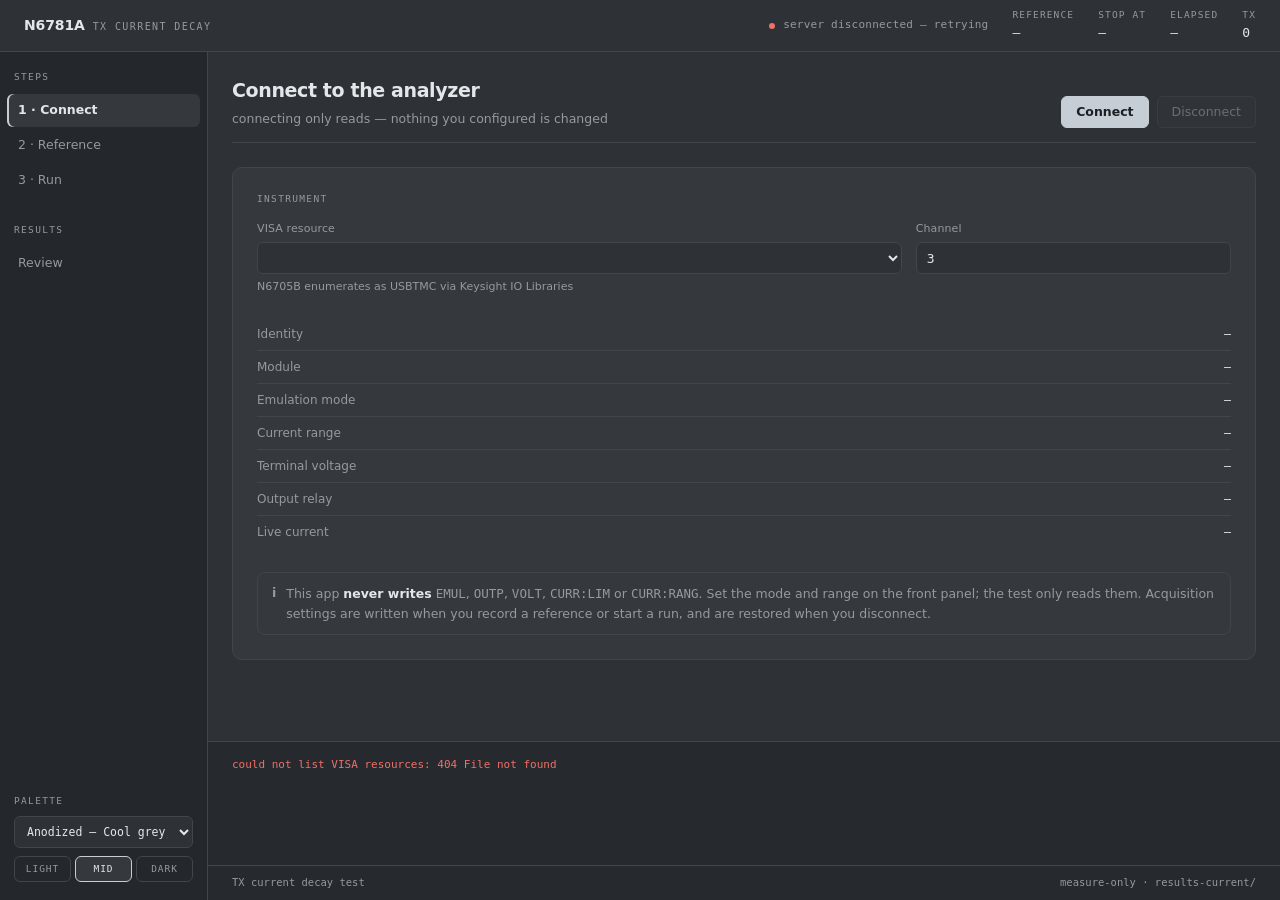
==== webdc/index.html @ 9b5d2ec1 "Add TX current decay test for the N6705B/N6781A A battery/HLC-powered unit transmits periodically. T" ====
<!DOCTYPE html>
<html lang="en">
<head>
<meta charset="utf-8">
<meta name="viewport" content="width=device-width, initial-scale=1">
<title>TX Current Decay Test</title>
<link rel="stylesheet" href="css/theme.css">
<link rel="stylesheet" href="css/app.css">
</head>
<body class="themed">

<div class="app">

  <header class="app-bar">
    <div class="brand"><b>N6781A</b><span>TX current decay</span></div>
    <div class="chips">
      <div class="chip link"><span class="dot" id="cLink"></span><span id="cInstr">not connected</span></div>
      <div class="chip">Reference<b id="cRef">—</b></div>
      <div class="chip">Stop at<b id="cStop">—</b></div>
      <div class="chip">Elapsed<b id="cElapsed">—</b></div>
      <div class="chip">TX<b id="cCount">0</b></div>
    </div>
  </header>

  <nav class="rail">
      <div class="rail-group">Steps</div>
      <button class="rail-item" data-view="connect" aria-current="true">1 · Connect<span class="n" id="nConn"></span></button>
      <button class="rail-item" data-view="setup">2 · Reference<span class="n" id="nRef"></span></button>
      <button class="rail-item" data-view="live">3 · Run<span class="n" id="nLive"></span></button>

      <div class="rail-group">Results</div>
      <button class="rail-item" data-view="review">Review<span class="n" id="nSaved"></span></button>

      <div class="rail-foot">
        <label for="palDir">Palette</label>
        <select id="palDir" class="rail-select"></select>
        <div class="mode-row" id="palModes">
          <button data-mode="light" type="button">Light</button>
          <button data-mode="mid" type="button">Mid</button>
          <button data-mode="dark" type="button">Dark</button>
        </div>
      </div>
    </nav>

    <main class="main">

      <!-- ══════════ 1 · CONNECT ══════════ -->
      <section class="view" id="viewConnect">
        <div class="head">
          <div>
            <h1>Connect to the analyzer</h1>
            <p>connecting only reads — nothing you configured is changed</p>
          </div>
          <div class="actions">
            <button class="btn primary" id="btnConnect">Connect</button>
            <button class="btn" id="btnDisconnect" disabled>Disconnect</button>
          </div>
        </div>

        <div class="notice" id="connBanner" hidden><span class="bang">—</span><span id="connText"></span></div>

        <div class="panel">
          <div class="panel-title">Instrument</div>
          <div class="fields cols-3">
            <div class="field span-2"><label for="resource">VISA resource</label>
              <select id="resource"></select>
              <div class="hint">N6705B enumerates as USBTMC via Keysight IO Libraries</div></div>
            <div class="field"><label for="channel">Channel</label>
              <input id="channel" value="3"></div>
          </div>
          <div class="readout" style="margin-top:var(--s4)">
            <div><span>Identity</span><b id="iIdn">—</b></div>
            <div><span>Module</span><b id="iModule">—</b></div>
            <div><span>Emulation mode</span><b id="iEmul">—</b></div>
            <div><span>Current range</span><b id="iRange">—</b></div>
            <div><span>Terminal voltage</span><b id="iVolt">—</b></div>
            <div><span>Output relay</span><b id="iOutput">—</b></div>
            <div><span>Live current</span><b id="iCurrent">—</b></div>
          </div>
          <div class="notice plain" style="margin-top:var(--s4)"><span class="bang">i</span>
            <span>This app <b>never writes</b> <code>EMUL</code>, <code>OUTP</code>,
            <code>VOLT</code>, <code>CURR:LIM</code> or <code>CURR:RANG</code>. Set the
            mode and range on the front panel; the test only reads them. Acquisition
            settings are written when you record a reference or start a run, and are
            restored when you disconnect.</span></div>
        </div>
      </section>

      <!-- ══════════ 2 · REFERENCE + SETTINGS ══════════ -->
      <section class="view" id="viewSetup" hidden>
        <div class="head">
          <div>
            <h1>Reference &amp; stop condition</h1>
            <p id="setupSub">record a few transmissions, then set how far the current may fall</p>
          </div>
          <div class="actions">
            <button class="btn" id="btnRecordRef">Record reference</button>
            <button class="btn" id="btnCancelRef" disabled>Cancel</button>
          </div>
        </div>

        <div class="notice" id="banner" hidden><span class="bang">—</span><span id="bannerText"></span></div>

        <div class="panel">
          <div class="panel-title">Step 1 — how the DUT behaves</div>
          <div class="fields cols-3">
            <div class="field"><label for="interval_s">DUT message interval (s)</label>
              <input id="interval_s" value="33">
              <div class="hint">how often the unit transmits</div></div>
            <div class="field"><label for="trig_level_ma">TX detect level (mA)</label>
              <input id="trig_level_ma" value="500">
              <div class="hint">current that means "a TX is happening"</div></div>
            <div class="field"><label for="ref_samples">Transmissions to record</label>
              <input id="ref_samples" value="3">
              <div class="hint">reference = their average peak</div></div>
          </div>
        </div>

        <div class="panel">
          <div class="panel-title">Step 2 — reference current
            <span class="aside" id="refStatus">not recorded yet</span></div>
          <div class="stats">
            <div class="stat"><div class="k">Reference</div><div class="v" id="rRef">—</div></div>
            <div class="stat"><div class="k">Spread</div><div class="v" id="rSpread">—</div></div>
            <div class="stat"><div class="k">Recorded</div><div class="v" id="rCount">0</div></div>
          </div>
          <canvas class="screen short" id="refScreen" width="1600" height="420"
                  style="margin-top:var(--s3)"></canvas>
          <div class="fields cols-3" style="margin-top:var(--s3)">
            <div class="field"><label for="ref_manual">Or enter the reference by hand (mA)</label>
              <input id="ref_manual" placeholder="e.g. 700">
              </div>
            <div class="field" style="align-self:end">
              <button class="btn sm" id="btnUseManual">Use this value</button></div>
          </div>
        </div>

        <div class="panel">
          <div class="panel-title">Step 3 — when to stop</div>
          <div class="fields cols-3">
            <div class="field"><label for="drop_delta_ma">Drop delta (mA)</label>
              <input id="drop_delta_ma" value="200">
              <div class="hint">how far the current may fall</div></div>
            <div class="field"><label>Stop level</label>
              <input id="stopLevel" value="—" readonly tabindex="-1">
              <div class="hint">reference − drop delta</div></div>
            <div class="field"><label for="consecutive">Confirm over N transmissions</label>
              <input id="consecutive" value="3">
              </div>
          </div>
          <div class="notice plain" style="margin-top:var(--s3)"><span class="bang">i</span>
            <span id="stopExplain">Set a reference first.</span></div>
        </div>

        <details class="panel" id="advPanel">
          <summary class="panel-title" style="cursor:pointer;margin:0">Advanced — capture &amp; limits</summary>
          <div class="fields" style="margin-top:var(--s3)">
            <div class="field"><label for="window_ms">Capture window (ms)</label>
              <input id="window_ms" value="600"><div class="hint">&gt; burst length</div></div>
            <div class="field"><label for="tint_us">Sample interval (µs)</label>
              <input id="tint_us" value="143.36"><div class="hint">20.48 µs steps</div></div>
            <div class="field"><label for="pretrigger_pct">Pre-trigger (%)</label>
              <input id="pretrigger_pct" value="10"></div>
            <div class="field"><label for="trig_timeout_s">Wait timeout (s)</label>
              <input id="trig_timeout_s" value="45"><div class="hint">&gt; interval</div></div>
            <div class="field"><label for="trig_slope">Trigger slope</label>
              <select id="trig_slope"><option>POS</option><option>NEG</option></select></div>
            <div class="field"><label for="decimate_points">Stored points / TX</label>
              <input id="decimate_points" value="500"></div>
            <div class="field"><label for="max_duration_min">Max duration (min)</label>
              <input id="max_duration_min" value="2880"></div>
            <div class="field"><label for="max_measurements">Max transmissions</label>
              <input id="max_measurements" value="20000"></div>
            <div class="field"><label for="ref_retries">Missed-TX retries</label>
              <input id="ref_retries" value="5"></div>
          </div>
        </details>
      </section>

      <!-- ══════════ 3 · RUN ══════════ -->
      <section class="view" id="viewLive" hidden>
        <div class="head">
          <div class="title-row">
            <h1>Run</h1>
            <div class="name-field">
              <input id="test_name" value="tx-current" spellcheck="false"
                     aria-label="Run name" placeholder="run name">
              <span class="suffix">→ results-current/</span>
            </div>
            <p id="liveSub">not started</p>
          </div>
          <div class="actions">
            <button class="btn primary" id="btnStart">Start</button>
            <button class="btn danger" id="btnStop" disabled>Stop</button>
          </div>
        </div>

        <div class="notice" id="runBanner" hidden><span class="bang">—</span><span id="runBannerText"></span></div>

        <div class="stats">
          <div class="stat"><div class="k">t0</div><div class="v" id="sT0">—</div></div>
          <div class="stat"><div class="k">Elapsed</div><div class="v" id="sElapsed">—</div></div>
          <div class="stat"><div class="k">Reference</div><div class="v" id="sRef">—</div></div>
          <div class="stat"><div class="k">Stop at</div><div class="v" id="sStop">—</div></div>
          <div class="stat"><div class="k">Last peak</div><div class="v" id="sPeak">—</div></div>
          <div class="stat"><div class="k">Delta</div><div class="v" id="sDelta">—</div></div>
          <div class="stat"><div class="k">Confirm</div><div class="v" id="sStreak">0</div></div>
        </div>

        <div class="panel">
          <div class="panel-title">Last transmission — current vs time
            <span class="aside" id="screenInfo">no capture yet</span></div>
          <canvas class="screen tall" id="screen" width="1600" height="600"></canvas>
        </div>

        <div class="panel">
          <div class="panel-title">Peak current per transmission<span class="aside">hover to read · drag to focus a range</span></div>
          <canvas class="screen short" id="decay" width="1600" height="420"></canvas>
        </div>

        <div class="panel">
          <div class="panel-title">Transmissions
            <span class="aside" id="tblNote">newest at the bottom</span></div>
          <div class="table-wrap">
            <table class="data" id="tbl">
              <thead><tr><th>#</th><th>Clock</th><th>t+</th><th>Peak mA</th>
                <th>Δ mA</th><th>Burst ms</th><th>TX</th></tr></thead>
              <tbody></tbody>
            </table>
          </div>
        </div>
      </section>

      <!-- ══════════ REVIEW ══════════ -->
      <section class="view" id="viewReview" hidden>
        <div class="head">
          <div><h1>Review saved runs</h1><p id="vMeta">nothing loaded</p></div>
          <div class="actions">
            <select id="vRun" class="rail-select" style="width:auto;min-width:200px"></select>
            <button class="btn sm" id="vRefresh">Refresh</button>
          </div>
        </div>

        <div class="notice ok" id="vResult" hidden><span class="bang">✓</span><span id="vResultText"></span></div>

        <div class="panel">
          <div class="panel-title">TX viewer <span class="aside" id="vInfo">pick a run</span></div>
          <div class="controls" style="margin-bottom:var(--s3)">
            <button class="btn sm" id="vPrev">Prev</button>
            <button class="btn sm" id="vNext">Next</button>
            <button class="btn sm" id="vPlay">Play</button>
            <input id="vSlider" type="range" min="0" max="0" value="0">
            <span class="pos" id="vPos">—</span>
          </div>
          <canvas class="screen tall" id="vscreen" width="1600" height="600"></canvas>
        </div>

        <div class="panel">
          <div class="panel-title">Decay curve<span class="aside">hover to read · drag to focus a range</span></div>
          <canvas class="screen short" id="vdecay" width="1600" height="420"></canvas>
        </div>

        <div class="panel">
          <div class="panel-title">Transmissions</div>
          <div class="table-wrap">
            <table class="data" id="vtbl">
              <thead><tr><th>#</th><th>Clock</th><th>t+</th><th>Peak mA</th>
                <th>Δ mA</th><th>Burst ms</th><th>TX</th></tr></thead>
              <tbody></tbody>
            </table>
          </div>
        </div>
      </section>

  </main>

  <div class="log-strip" id="log"></div>

  <footer class="foot">
    <span id="footLeft">TX current decay test</span>
    <span id="footRight">measure-only · results-current/</span>
  </footer>
</div>

<script src="js/theme.js"></script>
<script src="js/plot.js"></script>
<script src="js/api.js"></script>
<script src="js/live.js"></script>
<script src="js/review.js"></script>
<script src="js/app.js"></script>
</body>
</html>
---- webdc/css/theme.css ----
/* Design tokens.
   Values are written at runtime by js/theme.js from js/palettes.json, which
   carries the ten directions x three modes verbatim. The defaults below are
   Anodized / mid, so the page is correctly styled before that script runs. */

:root {
  --font-sans: "Segoe UI Variable Text", "Segoe UI", system-ui, -apple-system,
               "Helvetica Neue", sans-serif;
  --font-mono: "Cascadia Mono", Consolas, ui-monospace, Menlo, monospace;

  /* surfaces */
  --app-bar: #2E3236;
  --app-bar-border: #41464B;
  --content-bg: #2E3236;
  --paper: #35393E;
  --log-bg: #26292D;

  /* data / status triad */
  --ok: #58C07A;
  --warn: #E2A63F;
  --bad: #F07068;
  --highlight: rgba(198, 206, 213, 0.10);

  /* structure and ink */
  --sidebar-bg: #24272B;
  --border: #41464B;
  --text: #E4E7EA;
  --text-dim: #949AA0;
  --accent: #C6CED5;
  --accent-soft: rgba(255, 255, 255, 0.08);
  --accent-soft-hover: rgba(255, 255, 255, 0.13);
  --hover: rgba(255, 255, 255, 0.05);
  --success: #58C07A;
  --success-off: #5D646A;

  /* actions */
  --scan-bg: #35393E;        --scan-bg-hover: #3E4348;
  --scan-fg: #CBD1D6;        --scan-border: #4B5157;
  --connect-bg: #4CC17C;     --connect-bg-hover: #66CE92;
  --connect-fg: #0E1411;     --connect-border: #4CC17C;
  --disconnect-bg: #F07068;  --disconnect-bg-hover: #F4867F;
  --disconnect-fg: #180A09;  --disconnect-border: #F07068;
  --primary-bg: #C6CED5;     --primary-bg-hover: #DCE2E7;
  --primary-fg: #1B1F23;     --primary-border: #C6CED5;
  --danger-bg: #F07068;      --danger-bg-hover: #F4867F;
  --danger-fg: #180A09;      --danger-border: #F07068;

  /* geometry */
  --r-sm: 3px;
  --r: 5px;
  --r-md: 6px;
  --r-lg: 8px;
}

/* Colour changes are eased so switching palette reads as one movement. */
.themed, .themed * {
  transition: background-color .28s ease, border-color .28s ease, color .28s ease;
}
@media (prefers-reduced-motion: reduce) {
  .themed, .themed * { transition: none; }
}
---- webdc/css/app.css ----
/* Layout and components.

   Spacing follows a 4px rhythm with three real steps (8 / 14 / 24) rather than
   12px everywhere, so grouping comes from space instead of from borders. Panels
   carry one hairline, not a box inside a box inside a box. */

*, *::before, *::after { box-sizing: border-box; }

:root {
  --s1: 4px;  --s2: 8px;  --s3: 14px;  --s4: 24px;  --s5: 36px;
  --ctl-h: 32px;
  --rail-w: 208px;
}

html, body { height: 100%; }
body {
  margin: 0;
  background: var(--content-bg);
  color: var(--text);
  font-family: var(--font-sans);
  font-size: 13px;
  line-height: 1.5;
  -webkit-font-smoothing: antialiased;
  text-rendering: optimizeLegibility;
}

/* The rail runs the full height: the app bar spans both columns, everything
   else sits in the right-hand column beside it. */
.app {
  display: grid;
  grid-template-columns: var(--rail-w) minmax(0, 1fr);
  grid-template-rows: 52px minmax(0, 1fr) auto auto;
  height: 100vh;
}
.app-bar   { grid-column: 1 / -1; grid-row: 1; }
.rail      { grid-column: 1; grid-row: 2 / -1; }
.main      { grid-column: 2; grid-row: 2; }
.log-strip { grid-column: 2; grid-row: 3; }
.foot      { grid-column: 2; grid-row: 4; }

:where(button, input, select, a, details):focus-visible {
  outline: 2px solid var(--accent);
  outline-offset: 2px;
}

/* ───────────────────────────── app bar ───────────────────────────── */
.app-bar {
  display: flex; align-items: center; justify-content: space-between;
  gap: var(--s4); padding: 0 var(--s4);
  background: var(--app-bar);
  border-bottom: 1px solid var(--app-bar-border);
}
.brand { display: flex; align-items: baseline; gap: var(--s2); min-width: 0; }
.brand b { font-size: 14px; font-weight: 600; letter-spacing: -.01em; }
.brand span {
  font-family: var(--font-mono); font-size: 10px; letter-spacing: .14em;
  text-transform: uppercase; color: var(--text-dim); white-space: nowrap;
}

/* readouts in the bar: label above value, no boxes */
.chips { display: flex; align-items: center; gap: var(--s4); }
.chip {
  display: flex; flex-direction: column; gap: 1px; white-space: nowrap;
  font-family: var(--font-mono); font-size: 9.5px; letter-spacing: .12em;
  text-transform: uppercase; color: var(--text-dim);
}
.chip b {
  font-size: 13px; letter-spacing: 0; text-transform: none;
  color: var(--text); font-weight: 500; font-variant-numeric: tabular-nums;
}
.chip.link { flex-direction: row; align-items: center; gap: var(--s2);
  text-transform: none; letter-spacing: .02em; font-size: 11px; }
.dot { width: 6px; height: 6px; border-radius: 50%; background: var(--success-off); flex: none; }
.dot.on { background: var(--ok); box-shadow: 0 0 0 3px color-mix(in srgb, var(--ok) 18%, transparent); }
.dot.busy { background: var(--warn); box-shadow: 0 0 0 3px color-mix(in srgb, var(--warn) 18%, transparent); }
.dot.err { background: var(--bad); }

/* ───────────────────────────── rail ──────────────────────────────── */
.rail {
  background: var(--sidebar-bg); border-right: 1px solid var(--border);
  padding: var(--s3) 0 var(--s3); display: flex; flex-direction: column;
  gap: 2px; overflow-y: auto;
}
.rail-group {
  font-family: var(--font-mono); font-size: 9.5px; letter-spacing: .14em;
  text-transform: uppercase; color: var(--text-dim);
  padding: var(--s4) var(--s3) var(--s2) var(--s3);
}
.rail-group:first-child { padding-top: var(--s1); }
.rail-item {
  appearance: none; background: transparent; border: 0;
  width: calc(100% - var(--s3)); margin: 0 7px;
  text-align: left; font: inherit; font-size: 12.5px;
  padding: 7px var(--s2) 7px 11px; border-radius: 6px;
  color: var(--text-dim); cursor: pointer;
  display: flex; align-items: center; justify-content: space-between; gap: var(--s2);
  transition: background .12s ease, color .12s ease;
}
.rail-item:hover { background: var(--hover); color: var(--text); }
.rail-item[aria-current="true"] {
  background: var(--accent-soft); color: var(--text); font-weight: 600;
  box-shadow: inset 2px 0 0 var(--accent);
}
.rail-item .n {
  font-family: var(--font-mono); font-size: 10px; color: var(--text-dim);
  font-variant-numeric: tabular-nums;
}
.rail-foot { margin-top: auto; padding: var(--s4) var(--s3) var(--s1); }
.rail-foot label {
  display: block; font-family: var(--font-mono); font-size: 9.5px;
  letter-spacing: .14em; text-transform: uppercase; color: var(--text-dim);
  margin: 0 0 var(--s2);
}

.main {
  padding: var(--s4) var(--s4) var(--s5);
  display: flex; flex-direction: column; gap: var(--s4);
  overflow-y: auto; min-width: 0;
}
.view[hidden] { display: none; }
.view { display: flex; flex-direction: column; gap: var(--s4); }

/* ───────────────────────────── page head ────────────────────────── */
.head {
  display: flex; align-items: flex-end; justify-content: space-between;
  gap: var(--s4); padding-bottom: var(--s3);
  border-bottom: 1px solid var(--border);
}
.head h1 { margin: 0; font-size: 19px; font-weight: 600; letter-spacing: -.02em; }
.title-row { display: flex; align-items: baseline; gap: var(--s3); flex-wrap: wrap; }
.name-field { display: flex; align-items: center; gap: 7px; }
.name-field input {
  height: 28px; min-width: 190px; padding: 0 9px;
  background: var(--content-bg); color: var(--text);
  border: 1px solid var(--border); border-radius: 6px;
  font-family: var(--font-mono); font-size: 12.5px;
  transition: border-color .12s ease, box-shadow .12s ease;
}
.name-field input:hover:not(:disabled) { border-color: var(--text-dim); }
.name-field input:focus {
  border-color: var(--accent); outline: none;
  box-shadow: 0 0 0 3px color-mix(in srgb, var(--accent) 16%, transparent);
}
.name-field input:disabled { opacity: .55; cursor: not-allowed; }
.name-field .suffix {
  font-family: var(--font-mono); font-size: 11px; color: var(--text-dim);
}
.title-row p { margin: 0; }
.head p { margin: 5px 0 0; font-size: 12.5px; color: var(--text-dim); max-width: 62ch; }
.actions { display: flex; gap: var(--s2); flex-wrap: wrap; }

/* ───────────────────────────── buttons ──────────────────────────── */
.btn {
  height: var(--ctl-h); padding: 0 var(--s3);
  display: inline-flex; align-items: center; justify-content: center; gap: 6px;
  border-radius: 6px; font: inherit; font-size: 12.5px; font-weight: 500;
  border: 1px solid var(--scan-border); cursor: pointer; white-space: nowrap;
  background: var(--scan-bg); color: var(--scan-fg);
  transition: background .12s ease, border-color .12s ease, opacity .12s ease;
}
.btn:hover:not(:disabled) { background: var(--scan-bg-hover); }
.btn:active:not(:disabled) { transform: translateY(0.5px); }
.btn:disabled { opacity: .38; cursor: not-allowed; }
.btn.primary {
  background: var(--primary-bg); color: var(--primary-fg);
  border-color: var(--primary-border); font-weight: 600;
}
.btn.primary:hover:not(:disabled) { background: var(--primary-bg-hover); }
.btn.danger {
  background: var(--danger-bg); color: var(--danger-fg);
  border-color: var(--danger-border); font-weight: 600;
}
.btn.danger:hover:not(:disabled) { background: var(--danger-bg-hover); }
.btn.sm { height: 26px; padding: 0 10px; font-size: 11.5px; }
.btn.ghost { background: transparent; border-color: transparent; color: var(--text-dim); }
.btn.ghost:hover:not(:disabled) { background: var(--hover); color: var(--text); }

/* ───────────────────────────── panels ───────────────────────────── */
.panel {
  background: var(--paper); border: 1px solid var(--border);
  border-radius: 10px; padding: var(--s4); min-width: 0;
}
.panel + .panel { margin-top: 0; }
.panel-title {
  font-family: var(--font-mono); font-size: 9.5px; letter-spacing: .14em;
  text-transform: uppercase; color: var(--text-dim);
  margin: 0 0 var(--s3); display: flex; align-items: baseline;
  justify-content: space-between; gap: var(--s3);
}
.panel-title .aside {
  text-transform: none; letter-spacing: .01em; font-size: 11px;
  font-family: var(--font-sans); text-align: right;
}
.grid-2 { display: grid; grid-template-columns: repeat(2, minmax(0, 1fr)); gap: var(--s4); align-items: start; }

details.panel > summary { list-style: none; }
details.panel > summary::-webkit-details-marker { display: none; }
details.panel > summary::before {
  content: "▸"; display: inline-block; margin-right: 8px;
  transition: transform .15s ease; color: var(--text-dim);
}
details.panel[open] > summary::before { transform: rotate(90deg); }

/* ───────────────────────────── fields ───────────────────────────── */
.fields {
  display: grid; grid-template-columns: repeat(4, minmax(0, 1fr));
  gap: var(--s3) var(--s3);
}
.fields.cols-3 { grid-template-columns: repeat(3, minmax(0, 1fr)); }
.field { min-width: 0; display: flex; flex-direction: column; }
.field label {
  font-size: 11px; color: var(--text-dim); margin-bottom: 5px;
  letter-spacing: .01em;
}
.field input, .field select {
  width: 100%; height: var(--ctl-h);
  border: 1px solid var(--border); border-radius: 6px;
  padding: 0 10px; font-size: 13px; font-family: var(--font-mono);
  font-variant-numeric: tabular-nums;
  background: var(--content-bg); color: var(--text);
  transition: border-color .12s ease, box-shadow .12s ease;
}
.field select { padding-right: 6px; }
.field input:hover, .field select:hover { border-color: var(--text-dim); }
.field input:focus, .field select:focus {
  border-color: var(--accent);
  box-shadow: 0 0 0 3px color-mix(in srgb, var(--accent) 16%, transparent);
  outline: none;
}
.field input[readonly] {
  background: transparent; color: var(--accent); border-style: dashed;
  cursor: default;
}
.field .hint { font-size: 11px; color: var(--text-dim); margin-top: 5px; line-height: 1.4; }
.field.span-2 { grid-column: span 2; }

/* ───────────────────────────── notices ──────────────────────────── */
.notice {
  display: flex; gap: 10px; align-items: flex-start;
  padding: 11px var(--s3); border-radius: 8px; font-size: 12.5px;
  line-height: 1.55;
  border: 1px solid color-mix(in srgb, var(--warn) 35%, transparent);
  background: color-mix(in srgb, var(--warn) 9%, transparent);
}
.notice .bang { color: var(--warn); font-weight: 700; line-height: 1.4; flex: none; }
.notice b { color: var(--warn); font-weight: 600; }
.notice.ok {
  border-color: color-mix(in srgb, var(--ok) 35%, transparent);
  background: color-mix(in srgb, var(--ok) 9%, transparent);
}
.notice.ok .bang, .notice.ok b { color: var(--ok); }
.notice.bad {
  border-color: color-mix(in srgb, var(--bad) 35%, transparent);
  background: color-mix(in srgb, var(--bad) 9%, transparent);
}
.notice.bad .bang, .notice.bad b { color: var(--bad); }
.notice.plain {
  border-color: var(--border); background: transparent; color: var(--text-dim);
}
.notice.plain .bang { color: var(--text-dim); }
.notice.plain b { color: var(--text); }
.notice[hidden] { display: none; }

/* ───────────────────────────── readouts ─────────────────────────── */
/* one strip divided by hairlines, rather than a row of little boxes */
.stats {
  display: grid; grid-template-columns: repeat(auto-fit, minmax(148px, 1fr));
  background: var(--paper); border: 1px solid var(--border);
  border-radius: 10px; overflow: hidden;
}
.stat {
  padding: var(--s3) var(--s3);
  border-right: 1px solid var(--border); min-width: 0;
}
.stat:last-child { border-right: 0; }
.stat .k {
  font-family: var(--font-mono); font-size: 9.5px; letter-spacing: .13em;
  text-transform: uppercase; color: var(--text-dim);
}
.stat .v {
  font-family: var(--font-mono); font-variant-numeric: tabular-nums;
  font-size: 17px; font-weight: 500; margin-top: 6px; letter-spacing: -.02em;
  white-space: nowrap;
}
.stat .v .u { font-size: 12px; color: var(--text-dim); margin-left: 3px;
  letter-spacing: 0; }
.v.ok { color: var(--ok); } .v.warn { color: var(--warn); } .v.bad { color: var(--bad); }

.readout { display: flex; flex-direction: column; }
.readout div {
  display: flex; justify-content: space-between; gap: var(--s4);
  font-size: 12px; padding: 7px 0; border-bottom: 1px solid var(--border);
}
.readout div:last-child { border-bottom: 0; }
.readout span:first-child { color: var(--text-dim); }
.readout b {
  font-weight: 500; font-family: var(--font-mono);
  font-variant-numeric: tabular-nums; text-align: right;
  overflow: hidden; text-overflow: ellipsis;
}

/* ───────────────────────────── canvas ───────────────────────────── */
canvas.screen {
  width: 100%; display: block; border-radius: 8px;
  background: var(--content-bg);
  border: 1px solid var(--border);
}
canvas.tall { height: 320px; }
canvas.short { height: 200px; }

/* ───────────────────────────── tables ───────────────────────────── */
.table-wrap {
  max-height: 340px; overflow: auto; border-radius: 8px;
  border: 1px solid var(--border);
}
table.data { width: 100%; border-collapse: collapse; font-size: 12px; }
table.data th {
  text-align: right; padding: 9px var(--s3); background: var(--sidebar-bg);
  color: var(--text-dim); border-bottom: 1px solid var(--border);
  font-family: var(--font-mono); font-size: 9.5px; letter-spacing: .1em;
  text-transform: uppercase; font-weight: 600; white-space: nowrap;
  position: sticky; top: 0; z-index: 1;
}
table.data td {
  text-align: right; padding: 7px var(--s3);
  border-bottom: 1px solid color-mix(in srgb, var(--border) 55%, transparent);
  font-family: var(--font-mono); font-variant-numeric: tabular-nums;
  white-space: nowrap;
}
table.data tbody tr:last-child td { border-bottom: 0; }
table.data th:first-child, table.data td:first-child { text-align: left; }
table.data th:last-child, table.data td:last-child { text-align: center; }
table.data tbody tr.sel td { background: var(--highlight); }
table.data tbody tr.clickable { cursor: pointer; }
table.data tbody tr.clickable:hover td { background: var(--hover); }
.pill {
  display: inline-block; padding: 2px 8px; border-radius: 999px;
  font-family: var(--font-mono); font-size: 9.5px; letter-spacing: .08em;
  font-weight: 600;
}
.pill.ok { color: var(--ok); background: color-mix(in srgb, var(--ok) 14%, transparent); }
.pill.bad { color: var(--bad); background: color-mix(in srgb, var(--bad) 15%, transparent); }
td.bad { color: var(--bad); }
td.accent { color: var(--accent); }

/* ───────────────────────── viewer controls ──────────────────────── */
.controls { display: flex; gap: var(--s2); align-items: center; flex-wrap: wrap; }
.controls input[type=range] {
  flex: 1; min-width: 160px; accent-color: var(--accent);
  height: var(--ctl-h); background: transparent; cursor: pointer;
}
.pos {
  font-family: var(--font-mono); font-variant-numeric: tabular-nums;
  font-size: 11.5px; color: var(--text-dim); min-width: 88px; text-align: right;
}
select.rail-select {
  width: 100%; height: var(--ctl-h);
  background: var(--content-bg); color: var(--text);
  border: 1px solid var(--border); border-radius: 6px;
  padding: 0 8px; font-family: var(--font-mono); font-size: 11.5px;
}
select.rail-select:hover { border-color: var(--text-dim); }
.mode-row { display: flex; gap: var(--s1); margin-top: var(--s2); }
.mode-row button {
  flex: 1; appearance: none; font: inherit; font-family: var(--font-mono);
  font-size: 9.5px; letter-spacing: .1em; text-transform: uppercase;
  height: 26px; border-radius: 6px; cursor: pointer;
  background: transparent; color: var(--text-dim);
  border: 1px solid var(--border);
  transition: background .12s ease, color .12s ease, border-color .12s ease;
}
.mode-row button:hover { color: var(--text); background: var(--hover); }
.mode-row button[aria-pressed="true"] {
  background: var(--accent-soft); color: var(--text); border-color: var(--accent);
}

/* ───────────────────────────── log strip ────────────────────────── */
.log-strip {
  background: var(--log-bg); border-top: 1px solid var(--border);
  min-width: 0;
  padding: var(--s3) var(--s4); font-family: var(--font-mono);
  font-size: 11px; line-height: 1.7; height: 124px; overflow-y: auto;
  display: flex; flex-direction: column; color: var(--text-dim);
}
.log-strip div { white-space: pre-wrap; }
.log-strip .w { color: var(--warn); }
.log-strip .e { color: var(--bad); }

.foot {
  padding: 9px var(--s4); font-size: 10.5px; color: var(--text-dim);
  background: var(--log-bg); border-top: 1px solid var(--border);
  font-family: var(--font-mono); display: flex; justify-content: space-between;
  gap: var(--s3); flex-wrap: wrap;
}

/* ───────────────────────────── responsive ───────────────────────── */
@media (max-width: 1180px) {
  .fields { grid-template-columns: repeat(3, minmax(0, 1fr)); }
  .grid-2 { grid-template-columns: minmax(0, 1fr); }
}
@media (max-width: 900px) {
  .fields, .fields.cols-3 { grid-template-columns: repeat(2, minmax(0, 1fr)); }
  .main { padding: var(--s3) var(--s3) var(--s4); gap: var(--s3); }
  .chips { gap: var(--s3); }
}
@media (max-width: 720px) {
  .app { grid-template-columns: minmax(0, 1fr); grid-template-rows: 52px auto minmax(0, 1fr) auto auto; }
  .app-bar   { grid-column: 1; grid-row: 1; }
  .rail      { grid-column: 1; grid-row: 2; border-right: 0; border-bottom: 1px solid var(--border); }
  .main      { grid-column: 1; grid-row: 3; }
  .log-strip { grid-column: 1; grid-row: 4; }
  .foot      { grid-column: 1; grid-row: 5; }
  .rail { flex-direction: row; overflow-x: auto; padding: var(--s2); align-items: center; }
  .rail-group, .rail-foot { display: none; }
  .rail-item { width: auto; margin: 0 2px; }
}
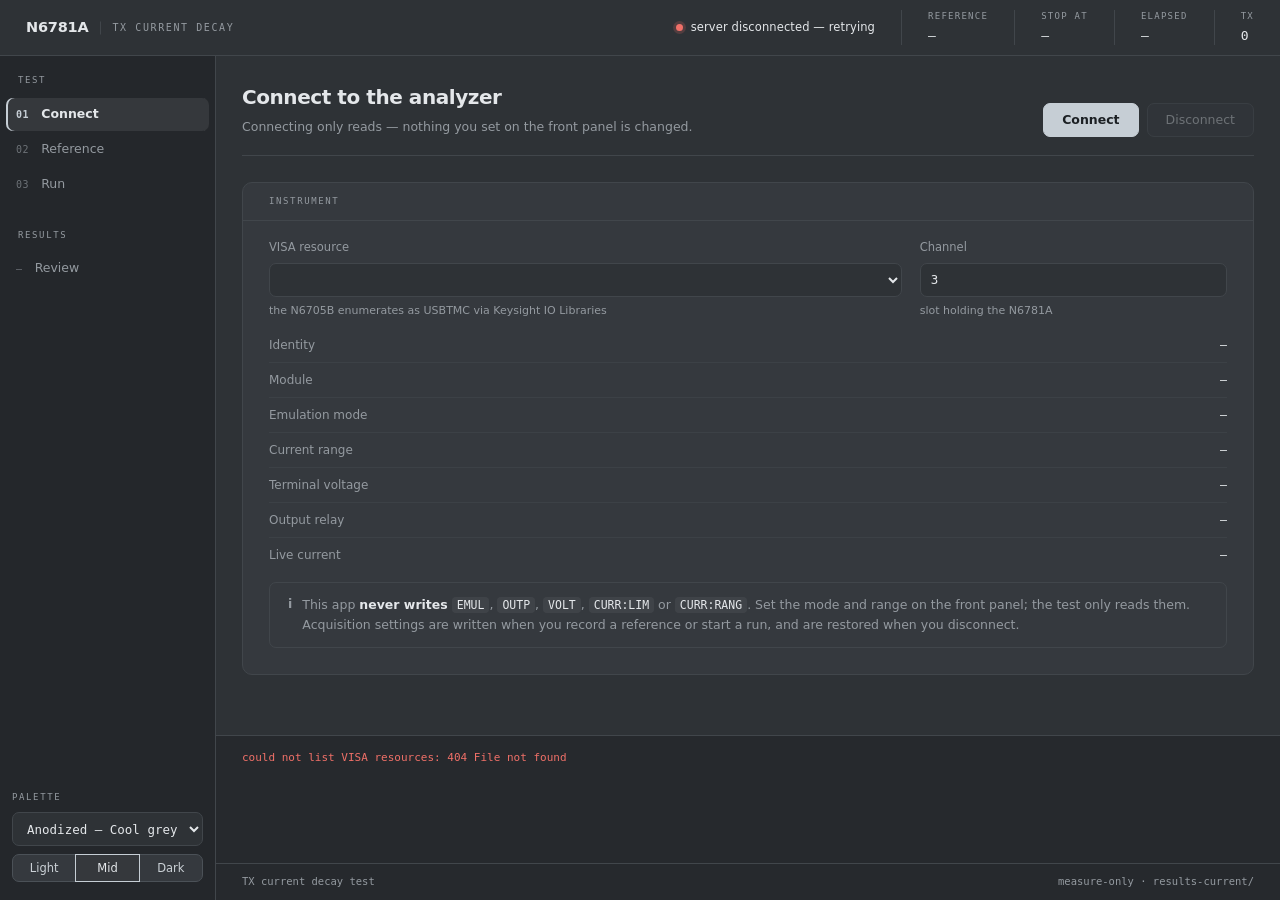
==== commit 0c871c95: "Rebuild the current-test UI on one control system Buttons, inputs, selects and segmented toggles wer" ====
--- a/webdc/index.html
+++ b/webdc/index.html
@@ -23,254 +23,264 @@
   </header>
 
   <nav class="rail">
-      <div class="rail-group">Steps</div>
-      <button class="rail-item" data-view="connect" aria-current="true">1 · Connect<span class="n" id="nConn"></span></button>
-      <button class="rail-item" data-view="setup">2 · Reference<span class="n" id="nRef"></span></button>
-      <button class="rail-item" data-view="live">3 · Run<span class="n" id="nLive"></span></button>
-
-      <div class="rail-group">Results</div>
-      <button class="rail-item" data-view="review">Review<span class="n" id="nSaved"></span></button>
-
-      <div class="rail-foot">
-        <label for="palDir">Palette</label>
-        <select id="palDir" class="rail-select"></select>
-        <div class="mode-row" id="palModes">
-          <button data-mode="light" type="button">Light</button>
-          <button data-mode="mid" type="button">Mid</button>
-          <button data-mode="dark" type="button">Dark</button>
-        </div>
-      </div>
-    </nav>
-
-    <main class="main">
-
-      <!-- ══════════ 1 · CONNECT ══════════ -->
-      <section class="view" id="viewConnect">
-        <div class="head">
-          <div>
-            <h1>Connect to the analyzer</h1>
-            <p>connecting only reads — nothing you configured is changed</p>
-          </div>
-          <div class="actions">
-            <button class="btn primary" id="btnConnect">Connect</button>
-            <button class="btn" id="btnDisconnect" disabled>Disconnect</button>
-          </div>
-        </div>
-
-        <div class="notice" id="connBanner" hidden><span class="bang">—</span><span id="connText"></span></div>
-
-        <div class="panel">
-          <div class="panel-title">Instrument</div>
-          <div class="fields cols-3">
-            <div class="field span-2"><label for="resource">VISA resource</label>
-              <select id="resource"></select>
-              <div class="hint">N6705B enumerates as USBTMC via Keysight IO Libraries</div></div>
-            <div class="field"><label for="channel">Channel</label>
-              <input id="channel" value="3"></div>
-          </div>
-          <div class="readout" style="margin-top:var(--s4)">
-            <div><span>Identity</span><b id="iIdn">—</b></div>
-            <div><span>Module</span><b id="iModule">—</b></div>
-            <div><span>Emulation mode</span><b id="iEmul">—</b></div>
-            <div><span>Current range</span><b id="iRange">—</b></div>
-            <div><span>Terminal voltage</span><b id="iVolt">—</b></div>
-            <div><span>Output relay</span><b id="iOutput">—</b></div>
-            <div><span>Live current</span><b id="iCurrent">—</b></div>
-          </div>
-          <div class="notice plain" style="margin-top:var(--s4)"><span class="bang">i</span>
-            <span>This app <b>never writes</b> <code>EMUL</code>, <code>OUTP</code>,
-            <code>VOLT</code>, <code>CURR:LIM</code> or <code>CURR:RANG</code>. Set the
-            mode and range on the front panel; the test only reads them. Acquisition
-            settings are written when you record a reference or start a run, and are
-            restored when you disconnect.</span></div>
-        </div>
-      </section>
-
-      <!-- ══════════ 2 · REFERENCE + SETTINGS ══════════ -->
-      <section class="view" id="viewSetup" hidden>
-        <div class="head">
-          <div>
-            <h1>Reference &amp; stop condition</h1>
-            <p id="setupSub">record a few transmissions, then set how far the current may fall</p>
-          </div>
-          <div class="actions">
-            <button class="btn" id="btnRecordRef">Record reference</button>
-            <button class="btn" id="btnCancelRef" disabled>Cancel</button>
-          </div>
-        </div>
-
-        <div class="notice" id="banner" hidden><span class="bang">—</span><span id="bannerText"></span></div>
-
-        <div class="panel">
-          <div class="panel-title">Step 1 — how the DUT behaves</div>
-          <div class="fields cols-3">
-            <div class="field"><label for="interval_s">DUT message interval (s)</label>
-              <input id="interval_s" value="33">
-              <div class="hint">how often the unit transmits</div></div>
-            <div class="field"><label for="trig_level_ma">TX detect level (mA)</label>
-              <input id="trig_level_ma" value="500">
-              <div class="hint">current that means "a TX is happening"</div></div>
-            <div class="field"><label for="ref_samples">Transmissions to record</label>
-              <input id="ref_samples" value="3">
-              <div class="hint">reference = their average peak</div></div>
-          </div>
-        </div>
-
-        <div class="panel">
-          <div class="panel-title">Step 2 — reference current
-            <span class="aside" id="refStatus">not recorded yet</span></div>
-          <div class="stats">
-            <div class="stat"><div class="k">Reference</div><div class="v" id="rRef">—</div></div>
-            <div class="stat"><div class="k">Spread</div><div class="v" id="rSpread">—</div></div>
-            <div class="stat"><div class="k">Recorded</div><div class="v" id="rCount">0</div></div>
-          </div>
-          <canvas class="screen short" id="refScreen" width="1600" height="420"
-                  style="margin-top:var(--s3)"></canvas>
-          <div class="fields cols-3" style="margin-top:var(--s3)">
-            <div class="field"><label for="ref_manual">Or enter the reference by hand (mA)</label>
-              <input id="ref_manual" placeholder="e.g. 700">
-              </div>
-            <div class="field" style="align-self:end">
-              <button class="btn sm" id="btnUseManual">Use this value</button></div>
-          </div>
-        </div>
-
-        <div class="panel">
-          <div class="panel-title">Step 3 — when to stop</div>
-          <div class="fields cols-3">
-            <div class="field"><label for="drop_delta_ma">Drop delta (mA)</label>
-              <input id="drop_delta_ma" value="200">
-              <div class="hint">how far the current may fall</div></div>
-            <div class="field"><label>Stop level</label>
-              <input id="stopLevel" value="—" readonly tabindex="-1">
-              <div class="hint">reference − drop delta</div></div>
-            <div class="field"><label for="consecutive">Confirm over N transmissions</label>
-              <input id="consecutive" value="3">
-              </div>
-          </div>
-          <div class="notice plain" style="margin-top:var(--s3)"><span class="bang">i</span>
-            <span id="stopExplain">Set a reference first.</span></div>
-        </div>
-
-        <details class="panel" id="advPanel">
-          <summary class="panel-title" style="cursor:pointer;margin:0">Advanced — capture &amp; limits</summary>
-          <div class="fields" style="margin-top:var(--s3)">
-            <div class="field"><label for="window_ms">Capture window (ms)</label>
-              <input id="window_ms" value="600"><div class="hint">&gt; burst length</div></div>
-            <div class="field"><label for="tint_us">Sample interval (µs)</label>
-              <input id="tint_us" value="143.36"><div class="hint">20.48 µs steps</div></div>
-            <div class="field"><label for="pretrigger_pct">Pre-trigger (%)</label>
-              <input id="pretrigger_pct" value="10"></div>
-            <div class="field"><label for="trig_timeout_s">Wait timeout (s)</label>
-              <input id="trig_timeout_s" value="45"><div class="hint">&gt; interval</div></div>
-            <div class="field"><label for="trig_slope">Trigger slope</label>
-              <select id="trig_slope"><option>POS</option><option>NEG</option></select></div>
-            <div class="field"><label for="decimate_points">Stored points / TX</label>
-              <input id="decimate_points" value="500"></div>
-            <div class="field"><label for="max_duration_min">Max duration (min)</label>
-              <input id="max_duration_min" value="2880"></div>
-            <div class="field"><label for="max_measurements">Max transmissions</label>
-              <input id="max_measurements" value="20000"></div>
-            <div class="field"><label for="ref_retries">Missed-TX retries</label>
-              <input id="ref_retries" value="5"></div>
-          </div>
-        </details>
-      </section>
-
-      <!-- ══════════ 3 · RUN ══════════ -->
-      <section class="view" id="viewLive" hidden>
-        <div class="head">
+    <div class="rail-group">Test</div>
+    <button class="rail-item" data-view="connect" aria-current="true">
+      <span class="ix">01</span><span class="lbl">Connect</span><span class="n" id="nConn"></span></button>
+    <button class="rail-item" data-view="setup">
+      <span class="ix">02</span><span class="lbl">Reference</span><span class="n" id="nRef"></span></button>
+    <button class="rail-item" data-view="live">
+      <span class="ix">03</span><span class="lbl">Run</span><span class="n" id="nLive"></span></button>
+
+    <div class="rail-group">Results</div>
+    <button class="rail-item" data-view="review">
+      <span class="ix">—</span><span class="lbl">Review</span><span class="n" id="nSaved"></span></button>
+
+    <div class="rail-foot">
+      <label for="palDir">Palette</label>
+      <select id="palDir" class="select"></select>
+      <div class="seg fill" id="palModes">
+        <button class="btn sm" data-mode="light" type="button">Light</button>
+        <button class="btn sm" data-mode="mid" type="button">Mid</button>
+        <button class="btn sm" data-mode="dark" type="button">Dark</button>
+      </div>
+    </div>
+  </nav>
+
+  <main class="main">
+
+    <!-- ========================= 01 CONNECT ========================= -->
+    <section class="view" id="viewConnect">
+      <div class="head">
+        <div>
+          <h1>Connect to the analyzer</h1>
+          <p>Connecting only reads — nothing you set on the front panel is changed.</p>
+        </div>
+        <div class="actions">
+          <button class="btn primary" id="btnConnect">Connect</button>
+          <button class="btn" id="btnDisconnect" disabled>Disconnect</button>
+        </div>
+      </div>
+
+      <div class="notice" id="connBanner" hidden><span class="bang">—</span><span id="connText"></span></div>
+
+      <div class="panel">
+        <div class="panel-title">Instrument</div>
+        <div class="fields cols-3">
+          <div class="field span-2"><label for="resource">VISA resource</label>
+            <select id="resource"></select>
+            <div class="hint">the N6705B enumerates as USBTMC via Keysight IO Libraries</div></div>
+          <div class="field"><label for="channel">Channel</label>
+            <input id="channel" value="3">
+            <div class="hint">slot holding the N6781A</div></div>
+        </div>
+
+        <div class="readout">
+          <div><span>Identity</span><b id="iIdn">—</b></div>
+          <div><span>Module</span><b id="iModule">—</b></div>
+          <div><span>Emulation mode</span><b id="iEmul">—</b></div>
+          <div><span>Current range</span><b id="iRange">—</b></div>
+          <div><span>Terminal voltage</span><b id="iVolt">—</b></div>
+          <div><span>Output relay</span><b id="iOutput">—</b></div>
+          <div><span>Live current</span><b id="iCurrent">—</b></div>
+        </div>
+
+        <div class="notice plain"><span class="bang">i</span>
+          <span>This app <b>never writes</b> <code>EMUL</code>, <code>OUTP</code>,
+          <code>VOLT</code>, <code>CURR:LIM</code> or <code>CURR:RANG</code>. Set the
+          mode and range on the front panel; the test only reads them. Acquisition
+          settings are written when you record a reference or start a run, and are
+          restored when you disconnect.</span></div>
+      </div>
+    </section>
+
+    <!-- ======================== 02 REFERENCE ======================== -->
+    <section class="view" id="viewSetup" hidden>
+      <div class="head">
+        <div>
+          <h1>Reference &amp; stop condition</h1>
+          <p id="setupSub">Record a few transmissions, then set how far the current may fall.</p>
+        </div>
+        <div class="actions">
+          <button class="btn primary" id="btnRecordRef">Record reference</button>
+          <button class="btn" id="btnCancelRef" disabled>Cancel</button>
+        </div>
+      </div>
+
+      <div class="notice" id="banner" hidden><span class="bang">—</span><span id="bannerText"></span></div>
+
+      <div class="panel">
+        <div class="panel-title">How the DUT behaves</div>
+        <div class="fields cols-3">
+          <div class="field"><label for="interval_s">DUT message interval (s)</label>
+            <input id="interval_s" value="33">
+            <div class="hint">how often the unit transmits</div></div>
+          <div class="field"><label for="trig_level_ma">TX detect level (mA)</label>
+            <input id="trig_level_ma" value="500">
+            <div class="hint">current that means a TX is happening</div></div>
+          <div class="field"><label for="ref_samples">Transmissions to record</label>
+            <input id="ref_samples" value="3">
+            <div class="hint">reference = their average peak</div></div>
+        </div>
+      </div>
+
+      <div class="panel">
+        <div class="panel-title">Reference current
+          <span class="aside" id="refStatus">not recorded yet</span></div>
+        <div class="stats">
+          <div class="stat"><div class="k">Reference</div><div class="v" id="rRef">—</div></div>
+          <div class="stat"><div class="k">Spread</div><div class="v" id="rSpread">—</div></div>
+          <div class="stat"><div class="k">Recorded</div><div class="v" id="rCount">0</div></div>
+        </div>
+        <canvas class="screen short" id="refScreen" width="1600" height="420"></canvas>
+        <div class="inline-set">
+          <label for="ref_manual">Or set the reference by hand</label>
+          <input id="ref_manual" placeholder="mA">
+          <button class="btn" id="btnUseManual">Use value</button>
+        </div>
+      </div>
+
+      <div class="panel">
+        <div class="panel-title">Stop condition</div>
+        <div class="fields cols-3">
+          <div class="field"><label for="drop_delta_ma">Drop delta (mA)</label>
+            <input id="drop_delta_ma" value="200">
+            <div class="hint">how far the current may fall</div></div>
+          <div class="field"><label for="stopLevel">Stop level</label>
+            <input id="stopLevel" value="—" readonly tabindex="-1">
+            <div class="hint">reference − drop delta</div></div>
+          <div class="field"><label for="consecutive">Confirm over N transmissions</label>
+            <input id="consecutive" value="3">
+            <div class="hint">in a row, to reject a single low reading</div></div>
+        </div>
+        <div class="notice plain"><span class="bang">i</span>
+          <span id="stopExplain">Set a reference first.</span></div>
+      </div>
+
+      <details class="panel" id="advPanel">
+        <summary class="panel-title">Advanced — capture &amp; limits</summary>
+        <div class="fields">
+          <div class="field"><label for="window_ms">Capture window (ms)</label>
+            <input id="window_ms" value="600"><div class="hint">longer than the burst</div></div>
+          <div class="field"><label for="tint_us">Sample interval (µs)</label>
+            <input id="tint_us" value="143.36"><div class="hint">quantised to 20.48 µs</div></div>
+          <div class="field"><label for="pretrigger_pct">Pre-trigger (%)</label>
+            <input id="pretrigger_pct" value="10"><div class="hint">shown before the edge</div></div>
+          <div class="field"><label for="trig_timeout_s">Wait timeout (s)</label>
+            <input id="trig_timeout_s" value="45"><div class="hint">longer than the interval</div></div>
+          <div class="field"><label for="trig_slope">Trigger slope</label>
+            <select id="trig_slope"><option>POS</option><option>NEG</option></select></div>
+          <div class="field"><label for="decimate_points">Stored points / TX</label>
+            <input id="decimate_points" value="500"></div>
+          <div class="field"><label for="max_duration_min">Max duration (min)</label>
+            <input id="max_duration_min" value="2880"></div>
+          <div class="field"><label for="max_measurements">Max transmissions</label>
+            <input id="max_measurements" value="20000"></div>
+          <div class="field"><label for="ref_retries">Missed-TX retries</label>
+            <input id="ref_retries" value="5"></div>
+        </div>
+      </details>
+    </section>
+
+    <!-- =========================== 03 RUN =========================== -->
+    <section class="view" id="viewLive" hidden>
+      <div class="head">
+        <div>
           <div class="title-row">
             <h1>Run</h1>
             <div class="name-field">
+              <span class="pre">results-current /</span>
               <input id="test_name" value="tx-current" spellcheck="false"
                      aria-label="Run name" placeholder="run name">
-              <span class="suffix">→ results-current/</span>
             </div>
-            <p id="liveSub">not started</p>
           </div>
-          <div class="actions">
-            <button class="btn primary" id="btnStart">Start</button>
-            <button class="btn danger" id="btnStop" disabled>Stop</button>
+          <p id="liveSub">not started</p>
+        </div>
+        <div class="actions">
+          <button class="btn primary" id="btnStart">Start</button>
+          <button class="btn danger" id="btnStop" disabled>Stop</button>
+        </div>
+      </div>
+
+      <div class="notice" id="runBanner" hidden><span class="bang">—</span><span id="runBannerText"></span></div>
+
+      <div class="stats">
+        <div class="stat"><div class="k">t0</div><div class="v" id="sT0">—</div></div>
+        <div class="stat"><div class="k">Elapsed</div><div class="v" id="sElapsed">—</div></div>
+        <div class="stat"><div class="k">Reference</div><div class="v" id="sRef">—</div></div>
+        <div class="stat"><div class="k">Stop at</div><div class="v" id="sStop">—</div></div>
+        <div class="stat"><div class="k">Last peak</div><div class="v" id="sPeak">—</div></div>
+        <div class="stat"><div class="k">Delta</div><div class="v" id="sDelta">—</div></div>
+        <div class="stat"><div class="k">Confirm</div><div class="v" id="sStreak">0</div></div>
+      </div>
+
+      <div class="panel">
+        <div class="panel-title">Last transmission — current vs time
+          <span class="aside" id="screenInfo">no capture yet</span></div>
+        <canvas class="screen tall" id="screen" width="1600" height="600"></canvas>
+      </div>
+
+      <div class="panel">
+        <div class="panel-title">Peak current per transmission
+          <span class="aside">hover to read · drag to focus a range</span></div>
+        <canvas class="screen short" id="decay" width="1600" height="420"></canvas>
+      </div>
+
+      <div class="panel">
+        <div class="panel-title">Transmissions
+          <span class="aside" id="tblNote">newest at the bottom</span></div>
+        <div class="table-wrap">
+          <table class="data" id="tbl">
+            <thead><tr><th>#</th><th>Clock</th><th>t+</th><th>Peak mA</th>
+              <th>Δ mA</th><th>Burst ms</th><th>TX</th></tr></thead>
+            <tbody></tbody>
+          </table>
+        </div>
+      </div>
+    </section>
+
+    <!-- ============================ REVIEW ========================== -->
+    <section class="view" id="viewReview" hidden>
+      <div class="head">
+        <div><h1>Review saved runs</h1><p id="vMeta">nothing loaded</p></div>
+        <div class="actions">
+          <select id="vRun" class="select wide"></select>
+          <button class="btn" id="vRefresh">Refresh</button>
+        </div>
+      </div>
+
+      <div class="notice ok" id="vResult" hidden><span class="bang">✓</span><span id="vResultText"></span></div>
+
+      <div class="panel">
+        <div class="panel-title">TX viewer <span class="aside" id="vInfo">pick a run</span></div>
+        <div class="controls">
+          <div class="seg">
+            <button class="btn" id="vPrev">Prev</button>
+            <button class="btn" id="vNext">Next</button>
           </div>
-        </div>
-
-        <div class="notice" id="runBanner" hidden><span class="bang">—</span><span id="runBannerText"></span></div>
-
-        <div class="stats">
-          <div class="stat"><div class="k">t0</div><div class="v" id="sT0">—</div></div>
-          <div class="stat"><div class="k">Elapsed</div><div class="v" id="sElapsed">—</div></div>
-          <div class="stat"><div class="k">Reference</div><div class="v" id="sRef">—</div></div>
-          <div class="stat"><div class="k">Stop at</div><div class="v" id="sStop">—</div></div>
-          <div class="stat"><div class="k">Last peak</div><div class="v" id="sPeak">—</div></div>
-          <div class="stat"><div class="k">Delta</div><div class="v" id="sDelta">—</div></div>
-          <div class="stat"><div class="k">Confirm</div><div class="v" id="sStreak">0</div></div>
-        </div>
-
-        <div class="panel">
-          <div class="panel-title">Last transmission — current vs time
-            <span class="aside" id="screenInfo">no capture yet</span></div>
-          <canvas class="screen tall" id="screen" width="1600" height="600"></canvas>
-        </div>
-
-        <div class="panel">
-          <div class="panel-title">Peak current per transmission<span class="aside">hover to read · drag to focus a range</span></div>
-          <canvas class="screen short" id="decay" width="1600" height="420"></canvas>
-        </div>
-
-        <div class="panel">
-          <div class="panel-title">Transmissions
-            <span class="aside" id="tblNote">newest at the bottom</span></div>
-          <div class="table-wrap">
-            <table class="data" id="tbl">
-              <thead><tr><th>#</th><th>Clock</th><th>t+</th><th>Peak mA</th>
-                <th>Δ mA</th><th>Burst ms</th><th>TX</th></tr></thead>
-              <tbody></tbody>
-            </table>
-          </div>
-        </div>
-      </section>
-
-      <!-- ══════════ REVIEW ══════════ -->
-      <section class="view" id="viewReview" hidden>
-        <div class="head">
-          <div><h1>Review saved runs</h1><p id="vMeta">nothing loaded</p></div>
-          <div class="actions">
-            <select id="vRun" class="rail-select" style="width:auto;min-width:200px"></select>
-            <button class="btn sm" id="vRefresh">Refresh</button>
-          </div>
-        </div>
-
-        <div class="notice ok" id="vResult" hidden><span class="bang">✓</span><span id="vResultText"></span></div>
-
-        <div class="panel">
-          <div class="panel-title">TX viewer <span class="aside" id="vInfo">pick a run</span></div>
-          <div class="controls" style="margin-bottom:var(--s3)">
-            <button class="btn sm" id="vPrev">Prev</button>
-            <button class="btn sm" id="vNext">Next</button>
-            <button class="btn sm" id="vPlay">Play</button>
-            <input id="vSlider" type="range" min="0" max="0" value="0">
-            <span class="pos" id="vPos">—</span>
-          </div>
-          <canvas class="screen tall" id="vscreen" width="1600" height="600"></canvas>
-        </div>
-
-        <div class="panel">
-          <div class="panel-title">Decay curve<span class="aside">hover to read · drag to focus a range</span></div>
-          <canvas class="screen short" id="vdecay" width="1600" height="420"></canvas>
-        </div>
-
-        <div class="panel">
-          <div class="panel-title">Transmissions</div>
-          <div class="table-wrap">
-            <table class="data" id="vtbl">
-              <thead><tr><th>#</th><th>Clock</th><th>t+</th><th>Peak mA</th>
-                <th>Δ mA</th><th>Burst ms</th><th>TX</th></tr></thead>
-              <tbody></tbody>
-            </table>
-          </div>
-        </div>
-      </section>
+          <button class="btn" id="vPlay">Play</button>
+          <input id="vSlider" type="range" min="0" max="0" value="0">
+          <span class="pos" id="vPos">—</span>
+        </div>
+        <canvas class="screen tall" id="vscreen" width="1600" height="600"></canvas>
+      </div>
+
+      <div class="panel">
+        <div class="panel-title">Decay curve
+          <span class="aside">hover to read · drag to focus a range</span></div>
+        <canvas class="screen short" id="vdecay" width="1600" height="420"></canvas>
+      </div>
+
+      <div class="panel">
+        <div class="panel-title">Transmissions</div>
+        <div class="table-wrap">
+          <table class="data" id="vtbl">
+            <thead><tr><th>#</th><th>Clock</th><th>t+</th><th>Peak mA</th>
+              <th>Δ mA</th><th>Burst ms</th><th>TX</th></tr></thead>
+            <tbody></tbody>
+          </table>
+        </div>
+      </div>
+    </section>
 
   </main>
 
--- a/webdc/css/app.css
+++ b/webdc/css/app.css
@@ -1,15 +1,39 @@
-/* Layout and components.
-
-   Spacing follows a 4px rhythm with three real steps (8 / 14 / 24) rather than
-   12px everywhere, so grouping comes from space instead of from borders. Panels
-   carry one hairline, not a box inside a box inside a box. */
+/* Layout and components for the TX current console.
+
+   Two rules hold this together:
+
+   1. ONE CONTROL SYSTEM. Buttons, inputs, selects and segmented toggles are
+      the same object - same height, radius, border, hover and focus ring - so
+      the page reads as one instrument instead of a pile of widgets. There is
+      exactly one button class (.btn) with intent modifiers, and one size
+      modifier (.sm). Nothing else may invent its own control.
+
+   2. SPACE DOES THE GROUPING. A panel carries a single hairline and a
+      faceplate header; everything inside is separated by the spacing scale,
+      never by another box inside a box. Panels are flex columns with a gap,
+      so no element needs a margin of its own - and no markup needs an inline
+      style. */
 
 *, *::before, *::after { box-sizing: border-box; }
 
 :root {
-  --s1: 4px;  --s2: 8px;  --s3: 14px;  --s4: 24px;  --s5: 36px;
-  --ctl-h: 32px;
-  --rail-w: 208px;
+  /* spacing: 4px rhythm, steps far enough apart to actually read as levels */
+  --s1: 4px;
+  --s2: 8px;
+  --s3: 12px;
+  --s4: 18px;
+  --s5: 26px;
+  --s6: 38px;
+
+  /* one control geometry for the whole app */
+  --ctl: 34px;
+  --ctl-sm: 28px;
+  --r-ctl: 7px;
+  --r-panel: 10px;
+
+  --rail-w: 216px;
+  --bar-h: 56px;
+  --ring: 0 0 0 3px color-mix(in srgb, var(--accent) 20%, transparent);
 }
 
 html, body { height: 100%; }
@@ -29,7 +53,7 @@
 .app {
   display: grid;
   grid-template-columns: var(--rail-w) minmax(0, 1fr);
-  grid-template-rows: 52px minmax(0, 1fr) auto auto;
+  grid-template-rows: var(--bar-h) minmax(0, 1fr) auto auto;
   height: 100vh;
 }
 .app-bar   { grid-column: 1 / -1; grid-row: 1; }
@@ -38,212 +62,302 @@
 .log-strip { grid-column: 2; grid-row: 3; }
 .foot      { grid-column: 2; grid-row: 4; }
 
-:where(button, input, select, a, details):focus-visible {
+:where(button, a, details, input[type=range]):focus-visible {
   outline: 2px solid var(--accent);
   outline-offset: 2px;
 }
 
-/* ───────────────────────────── app bar ───────────────────────────── */
+/* =========================== app bar =============================== */
 .app-bar {
   display: flex; align-items: center; justify-content: space-between;
-  gap: var(--s4); padding: 0 var(--s4);
+  gap: var(--s5); padding: 0 var(--s5);
   background: var(--app-bar);
   border-bottom: 1px solid var(--app-bar-border);
 }
-.brand { display: flex; align-items: baseline; gap: var(--s2); min-width: 0; }
-.brand b { font-size: 14px; font-weight: 600; letter-spacing: -.01em; }
+.brand { display: flex; align-items: center; gap: var(--s3); min-width: 0; }
+.brand b { font-size: 14.5px; font-weight: 650; letter-spacing: -.015em; }
 .brand span {
-  font-family: var(--font-mono); font-size: 10px; letter-spacing: .14em;
+  position: relative; padding-left: var(--s3);
+  font-family: var(--font-mono); font-size: 10px; letter-spacing: .16em;
   text-transform: uppercase; color: var(--text-dim); white-space: nowrap;
 }
-
-/* readouts in the bar: label above value, no boxes */
-.chips { display: flex; align-items: center; gap: var(--s4); }
+.brand span::before {
+  content: ""; position: absolute; left: 0; top: 50%;
+  transform: translateY(-50%);
+  width: 1px; height: 13px; background: var(--app-bar-border);
+}
+
+/* status readouts: one strip divided by hairlines, label above value */
+.chips { display: flex; align-items: center; }
 .chip {
-  display: flex; flex-direction: column; gap: 1px; white-space: nowrap;
-  font-family: var(--font-mono); font-size: 9.5px; letter-spacing: .12em;
+  display: flex; flex-direction: column; gap: 2px; white-space: nowrap;
+  padding: 0 var(--s5); border-left: 1px solid var(--app-bar-border);
+  font-family: var(--font-mono); font-size: 9px; letter-spacing: .14em;
   text-transform: uppercase; color: var(--text-dim);
 }
+.chip:first-child { border-left: 0; padding-left: 0; }
+.chip:last-child { padding-right: 0; }
 .chip b {
   font-size: 13px; letter-spacing: 0; text-transform: none;
   color: var(--text); font-weight: 500; font-variant-numeric: tabular-nums;
 }
-.chip.link { flex-direction: row; align-items: center; gap: var(--s2);
-  text-transform: none; letter-spacing: .02em; font-size: 11px; }
-.dot { width: 6px; height: 6px; border-radius: 50%; background: var(--success-off); flex: none; }
-.dot.on { background: var(--ok); box-shadow: 0 0 0 3px color-mix(in srgb, var(--ok) 18%, transparent); }
-.dot.busy { background: var(--warn); box-shadow: 0 0 0 3px color-mix(in srgb, var(--warn) 18%, transparent); }
-.dot.err { background: var(--bad); }
-
-/* ───────────────────────────── rail ──────────────────────────────── */
+.chip.link {
+  flex-direction: row; align-items: center; gap: var(--s2);
+  font-family: var(--font-sans); font-size: 11.5px;
+  text-transform: none; letter-spacing: .01em; color: var(--text);
+}
+.dot {
+  width: 7px; height: 7px; border-radius: 50%; flex: none;
+  background: var(--success-off);
+}
+.dot.on  { background: var(--ok);  box-shadow: 0 0 0 3px color-mix(in srgb, var(--ok) 20%, transparent); }
+.dot.err { background: var(--bad); box-shadow: 0 0 0 3px color-mix(in srgb, var(--bad) 18%, transparent); }
+.dot.busy {
+  background: var(--warn);
+  box-shadow: 0 0 0 3px color-mix(in srgb, var(--warn) 20%, transparent);
+  animation: pulse 1.6s ease-in-out infinite;
+}
+@keyframes pulse { 50% { opacity: .45; } }
+@media (prefers-reduced-motion: reduce) { .dot.busy { animation: none; } }
+
+/* ============================= rail ================================ */
 .rail {
   background: var(--sidebar-bg); border-right: 1px solid var(--border);
-  padding: var(--s3) 0 var(--s3); display: flex; flex-direction: column;
-  gap: 2px; overflow-y: auto;
+  padding: var(--s4) 0 var(--s4);
+  display: flex; flex-direction: column; gap: 2px; overflow-y: auto;
 }
 .rail-group {
-  font-family: var(--font-mono); font-size: 9.5px; letter-spacing: .14em;
+  font-family: var(--font-mono); font-size: 9px; letter-spacing: .18em;
   text-transform: uppercase; color: var(--text-dim);
-  padding: var(--s4) var(--s3) var(--s2) var(--s3);
-}
-.rail-group:first-child { padding-top: var(--s1); }
+  padding: var(--s5) var(--s4) var(--s2);
+}
+.rail-group:first-child { padding-top: 0; }
+
 .rail-item {
   appearance: none; background: transparent; border: 0;
-  width: calc(100% - var(--s3)); margin: 0 7px;
-  text-align: left; font: inherit; font-size: 12.5px;
-  padding: 7px var(--s2) 7px 11px; border-radius: 6px;
+  width: calc(100% - var(--s3)); margin: 0 6px;
+  height: 33px; padding: 0 var(--s3) 0 10px;
+  border-radius: var(--r-ctl);
+  font: inherit; font-size: 12.5px; text-align: left;
   color: var(--text-dim); cursor: pointer;
-  display: flex; align-items: center; justify-content: space-between; gap: var(--s2);
-  transition: background .12s ease, color .12s ease;
+  display: flex; align-items: center; gap: var(--s3);
+  transition: background-color .13s ease, color .13s ease;
+}
+.rail-item .ix {
+  font-family: var(--font-mono); font-size: 10px; letter-spacing: .06em;
+  color: var(--text-dim); opacity: .65;
+}
+.rail-item .lbl { flex: 1; min-width: 0; }
+.rail-item .n {
+  font-family: var(--font-mono); font-size: 10px; color: var(--text-dim);
+  font-variant-numeric: tabular-nums;
 }
 .rail-item:hover { background: var(--hover); color: var(--text); }
 .rail-item[aria-current="true"] {
   background: var(--accent-soft); color: var(--text); font-weight: 600;
   box-shadow: inset 2px 0 0 var(--accent);
 }
-.rail-item .n {
-  font-family: var(--font-mono); font-size: 10px; color: var(--text-dim);
-  font-variant-numeric: tabular-nums;
-}
-.rail-foot { margin-top: auto; padding: var(--s4) var(--s3) var(--s1); }
+.rail-item[aria-current="true"] .ix { color: var(--accent); opacity: 1; }
+
+.rail-foot {
+  margin-top: auto; padding: var(--s5) var(--s3) 0;
+  display: flex; flex-direction: column; gap: var(--s2);
+}
 .rail-foot label {
-  display: block; font-family: var(--font-mono); font-size: 9.5px;
-  letter-spacing: .14em; text-transform: uppercase; color: var(--text-dim);
-  margin: 0 0 var(--s2);
+  font-family: var(--font-mono); font-size: 9px; letter-spacing: .18em;
+  text-transform: uppercase; color: var(--text-dim);
 }
 
 .main {
-  padding: var(--s4) var(--s4) var(--s5);
-  display: flex; flex-direction: column; gap: var(--s4);
+  padding: var(--s5) var(--s5) var(--s6);
   overflow-y: auto; min-width: 0;
 }
 .view[hidden] { display: none; }
-.view { display: flex; flex-direction: column; gap: var(--s4); }
-
-/* ───────────────────────────── page head ────────────────────────── */
+.view { display: flex; flex-direction: column; gap: var(--s5); }
+
+/* =========================== page head ============================= */
 .head {
   display: flex; align-items: flex-end; justify-content: space-between;
-  gap: var(--s4); padding-bottom: var(--s3);
+  gap: var(--s5); padding-bottom: var(--s4);
   border-bottom: 1px solid var(--border);
 }
-.head h1 { margin: 0; font-size: 19px; font-weight: 600; letter-spacing: -.02em; }
-.title-row { display: flex; align-items: baseline; gap: var(--s3); flex-wrap: wrap; }
-.name-field { display: flex; align-items: center; gap: 7px; }
-.name-field input {
-  height: 28px; min-width: 190px; padding: 0 9px;
-  background: var(--content-bg); color: var(--text);
-  border: 1px solid var(--border); border-radius: 6px;
-  font-family: var(--font-mono); font-size: 12.5px;
-  transition: border-color .12s ease, box-shadow .12s ease;
-}
-.name-field input:hover:not(:disabled) { border-color: var(--text-dim); }
-.name-field input:focus {
-  border-color: var(--accent); outline: none;
-  box-shadow: 0 0 0 3px color-mix(in srgb, var(--accent) 16%, transparent);
-}
-.name-field input:disabled { opacity: .55; cursor: not-allowed; }
-.name-field .suffix {
-  font-family: var(--font-mono); font-size: 11px; color: var(--text-dim);
-}
-.title-row p { margin: 0; }
-.head p { margin: 5px 0 0; font-size: 12.5px; color: var(--text-dim); max-width: 62ch; }
-.actions { display: flex; gap: var(--s2); flex-wrap: wrap; }
-
-/* ───────────────────────────── buttons ──────────────────────────── */
+.head h1 { margin: 0; font-size: 20px; font-weight: 600; letter-spacing: -.022em; }
+.head p { margin: 6px 0 0; font-size: 12.5px; color: var(--text-dim); max-width: 64ch; }
+.title-row { display: flex; align-items: center; gap: var(--s4); flex-wrap: wrap; }
+.actions { display: flex; align-items: center; gap: var(--s2); flex-wrap: wrap; }
+
+/* the run name picks the results folder, so it is shown as a path */
+.name-field {
+  display: flex; align-items: center; gap: var(--s2);
+  padding-left: var(--s4); position: relative;
+}
+.name-field::before {
+  content: ""; position: absolute; left: 0; top: 50%;
+  transform: translateY(-50%);
+  width: 1px; height: 20px; background: var(--border);
+}
+.name-field .pre {
+  font-family: var(--font-mono); font-size: 11.5px; color: var(--text-dim);
+  white-space: nowrap;
+}
+.name-field input { width: 190px; }
+
+/* ====================== controls: one system ======================= */
+/* shared geometry - every interactive control is the same object */
+.btn,
+.field input, .field select,
+select.select,
+.name-field input,
+.inline-set input {
+  height: var(--ctl);
+  border-radius: var(--r-ctl);
+  border: 1px solid var(--border);
+  font-family: inherit; font-size: 12.5px;
+  transition: background-color .13s ease, border-color .13s ease,
+              color .13s ease, box-shadow .13s ease;
+}
+
+/* --- buttons ------------------------------------------------------- */
 .btn {
-  height: var(--ctl-h); padding: 0 var(--s3);
   display: inline-flex; align-items: center; justify-content: center; gap: 6px;
-  border-radius: 6px; font: inherit; font-size: 12.5px; font-weight: 500;
-  border: 1px solid var(--scan-border); cursor: pointer; white-space: nowrap;
+  padding: 0 var(--s4); font-weight: 500; white-space: nowrap; cursor: pointer;
   background: var(--scan-bg); color: var(--scan-fg);
-  transition: background .12s ease, border-color .12s ease, opacity .12s ease;
-}
-.btn:hover:not(:disabled) { background: var(--scan-bg-hover); }
-.btn:active:not(:disabled) { transform: translateY(0.5px); }
-.btn:disabled { opacity: .38; cursor: not-allowed; }
+  border-color: var(--scan-border);
+}
+.btn:hover:not(:disabled) { background: var(--scan-bg-hover); border-color: var(--text-dim); }
+.btn:active:not(:disabled) { transform: translateY(1px); }
+.btn:disabled { opacity: .4; cursor: not-allowed; }
+
 .btn.primary {
   background: var(--primary-bg); color: var(--primary-fg);
   border-color: var(--primary-border); font-weight: 600;
 }
-.btn.primary:hover:not(:disabled) { background: var(--primary-bg-hover); }
+.btn.primary:hover:not(:disabled) {
+  background: var(--primary-bg-hover); border-color: var(--primary-bg-hover);
+}
 .btn.danger {
   background: var(--danger-bg); color: var(--danger-fg);
   border-color: var(--danger-border); font-weight: 600;
 }
-.btn.danger:hover:not(:disabled) { background: var(--danger-bg-hover); }
-.btn.sm { height: 26px; padding: 0 10px; font-size: 11.5px; }
+.btn.danger:hover:not(:disabled) {
+  background: var(--danger-bg-hover); border-color: var(--danger-bg-hover);
+}
 .btn.ghost { background: transparent; border-color: transparent; color: var(--text-dim); }
-.btn.ghost:hover:not(:disabled) { background: var(--hover); color: var(--text); }
-
-/* ───────────────────────────── panels ───────────────────────────── */
+.btn.ghost:hover:not(:disabled) {
+  background: var(--hover); color: var(--text); border-color: transparent;
+}
+.btn.sm { height: var(--ctl-sm); padding: 0 var(--s3); font-size: 11.5px; }
+
+/* --- segmented group: the same buttons, welded together ------------ */
+.seg { display: inline-flex; }
+.seg > .btn { border-radius: 0; margin-left: -1px; }
+.seg > .btn:first-child { border-radius: var(--r-ctl) 0 0 var(--r-ctl); margin-left: 0; }
+.seg > .btn:last-child  { border-radius: 0 var(--r-ctl) var(--r-ctl) 0; }
+.seg > .btn:hover:not(:disabled),
+.seg > .btn[aria-pressed="true"] { position: relative; z-index: 1; }
+.seg > .btn[aria-pressed="true"] {
+  background: var(--accent-soft); border-color: var(--accent); color: var(--text);
+}
+.seg.fill { display: flex; }
+.seg.fill > .btn { flex: 1; padding: 0; }
+
+/* --- text fields and selects --------------------------------------- */
+.field input, .field select, select.select, .name-field input, .inline-set input {
+  width: 100%; padding: 0 10px;
+  background: var(--content-bg); color: var(--text);
+  font-family: var(--font-mono); font-variant-numeric: tabular-nums;
+}
+.field select, select.select { padding-right: 6px; }
+:where(.field input, .field select, select.select,
+       .name-field input, .inline-set input):hover:not(:disabled) {
+  border-color: var(--text-dim);
+}
+:where(.field input, .field select, select.select,
+       .name-field input, .inline-set input):focus {
+  border-color: var(--accent); outline: none; box-shadow: var(--ring);
+}
+.field input:disabled, .name-field input:disabled { opacity: .5; cursor: not-allowed; }
+
+/* a derived value, not an entry: dashed and in the accent ink */
+.field input[readonly] {
+  background: transparent; color: var(--accent);
+  border-style: dashed; cursor: default;
+}
+
+select.select.wide { width: auto; min-width: 224px; }
+
+/* ============================ panels =============================== */
 .panel {
   background: var(--paper); border: 1px solid var(--border);
-  border-radius: 10px; padding: var(--s4); min-width: 0;
-}
-.panel + .panel { margin-top: 0; }
+  border-radius: var(--r-panel); padding: var(--s5); min-width: 0;
+  display: flex; flex-direction: column; gap: var(--s4);
+}
+/* faceplate header: full-bleed rule, so the panel reads as a rack unit */
 .panel-title {
-  font-family: var(--font-mono); font-size: 9.5px; letter-spacing: .14em;
+  display: flex; align-items: baseline; justify-content: space-between;
+  gap: var(--s4);
+  margin: calc(var(--s5) * -1) calc(var(--s5) * -1) 0;
+  padding: var(--s3) var(--s5);
+  border-bottom: 1px solid var(--border);
+  font-family: var(--font-mono); font-size: 9px; letter-spacing: .18em;
   text-transform: uppercase; color: var(--text-dim);
-  margin: 0 0 var(--s3); display: flex; align-items: baseline;
-  justify-content: space-between; gap: var(--s3);
 }
 .panel-title .aside {
-  text-transform: none; letter-spacing: .01em; font-size: 11px;
-  font-family: var(--font-sans); text-align: right;
-}
-.grid-2 { display: grid; grid-template-columns: repeat(2, minmax(0, 1fr)); gap: var(--s4); align-items: start; }
-
-details.panel > summary { list-style: none; }
+  font-family: var(--font-sans); font-size: 11px; letter-spacing: .01em;
+  text-transform: none; text-align: right; color: var(--text-dim);
+}
+
+/* the disclosure arrow is a flex item, so the summary packs from the left
+   instead of pushing its label to the far edge like a titled panel does */
+details.panel > summary {
+  list-style: none; cursor: pointer;
+  justify-content: flex-start; align-items: center; gap: 9px;
+}
 details.panel > summary::-webkit-details-marker { display: none; }
 details.panel > summary::before {
-  content: "▸"; display: inline-block; margin-right: 8px;
+  content: "\25B8"; font-size: 11px; line-height: 1; flex: none;
   transition: transform .15s ease; color: var(--text-dim);
 }
 details.panel[open] > summary::before { transform: rotate(90deg); }
-
-/* ───────────────────────────── fields ───────────────────────────── */
+details.panel:not([open]) { padding-bottom: 0; }
+details.panel:not([open]) > summary { border-bottom: 0; }
+details.panel > summary:hover { color: var(--text); }
+
+/* ============================ fields =============================== */
 .fields {
   display: grid; grid-template-columns: repeat(4, minmax(0, 1fr));
-  gap: var(--s3) var(--s3);
+  gap: var(--s4);
 }
 .fields.cols-3 { grid-template-columns: repeat(3, minmax(0, 1fr)); }
 .field { min-width: 0; display: flex; flex-direction: column; }
-.field label {
-  font-size: 11px; color: var(--text-dim); margin-bottom: 5px;
-  letter-spacing: .01em;
-}
-.field input, .field select {
-  width: 100%; height: var(--ctl-h);
-  border: 1px solid var(--border); border-radius: 6px;
-  padding: 0 10px; font-size: 13px; font-family: var(--font-mono);
-  font-variant-numeric: tabular-nums;
-  background: var(--content-bg); color: var(--text);
-  transition: border-color .12s ease, box-shadow .12s ease;
-}
-.field select { padding-right: 6px; }
-.field input:hover, .field select:hover { border-color: var(--text-dim); }
-.field input:focus, .field select:focus {
-  border-color: var(--accent);
-  box-shadow: 0 0 0 3px color-mix(in srgb, var(--accent) 16%, transparent);
-  outline: none;
-}
-.field input[readonly] {
-  background: transparent; color: var(--accent); border-style: dashed;
-  cursor: default;
-}
-.field .hint { font-size: 11px; color: var(--text-dim); margin-top: 5px; line-height: 1.4; }
+.field label { font-size: 11.5px; color: var(--text-dim); margin-bottom: 6px; }
+.field .hint {
+  font-size: 11px; color: var(--text-dim); margin-top: 6px; line-height: 1.45;
+}
 .field.span-2 { grid-column: span 2; }
 
-/* ───────────────────────────── notices ──────────────────────────── */
+/* one-line "label - field - action" row, ruled off from what precedes it */
+.inline-set {
+  display: flex; align-items: center; gap: var(--s3); flex-wrap: wrap;
+  padding-top: var(--s4); border-top: 1px solid var(--border);
+}
+.inline-set label { font-size: 12px; color: var(--text-dim); }
+.inline-set input { width: 132px; }
+
+/* ============================ notices ============================== */
 .notice {
   display: flex; gap: 10px; align-items: flex-start;
-  padding: 11px var(--s3); border-radius: 8px; font-size: 12.5px;
-  line-height: 1.55;
+  padding: var(--s3) var(--s4); border-radius: var(--r-ctl);
+  font-size: 12.5px; line-height: 1.55;
   border: 1px solid color-mix(in srgb, var(--warn) 35%, transparent);
   background: color-mix(in srgb, var(--warn) 9%, transparent);
 }
 .notice .bang { color: var(--warn); font-weight: 700; line-height: 1.4; flex: none; }
 .notice b { color: var(--warn); font-weight: 600; }
+.notice code {
+  font-family: var(--font-mono); font-size: 11.5px; padding: 1px 5px;
+  border-radius: 4px; background: var(--hover); color: var(--text);
+}
 .notice.ok {
   border-color: color-mix(in srgb, var(--ok) 35%, transparent);
   background: color-mix(in srgb, var(--ok) 9%, transparent);
@@ -261,37 +375,48 @@
 .notice.plain b { color: var(--text); }
 .notice[hidden] { display: none; }
 
-/* ───────────────────────────── readouts ─────────────────────────── */
+/* ============================ readouts ============================= */
 /* one strip divided by hairlines, rather than a row of little boxes */
+/* Each tile rules itself with a 1px outset that meets its neighbour's inside
+   the 1px gap, so a strip that wraps onto a second row is divided in both
+   directions - and the unfilled tail of the last row stays paper, not rule.
+   The outermost outsets fall outside the padding box and are clipped. */
 .stats {
-  display: grid; grid-template-columns: repeat(auto-fit, minmax(148px, 1fr));
-  background: var(--paper); border: 1px solid var(--border);
-  border-radius: 10px; overflow: hidden;
+  display: grid; grid-template-columns: repeat(auto-fit, minmax(166px, 1fr));
+  gap: 1px; background: var(--paper);
+  border: 1px solid var(--border); border-radius: var(--r-panel);
+  overflow: hidden;
 }
 .stat {
-  padding: var(--s3) var(--s3);
-  border-right: 1px solid var(--border); min-width: 0;
-}
-.stat:last-child { border-right: 0; }
+  padding: var(--s4); min-width: 0; background: var(--paper);
+  box-shadow: 0 0 0 1px var(--border);
+}
 .stat .k {
-  font-family: var(--font-mono); font-size: 9.5px; letter-spacing: .13em;
+  font-family: var(--font-mono); font-size: 9px; letter-spacing: .16em;
   text-transform: uppercase; color: var(--text-dim);
 }
 .stat .v {
   font-family: var(--font-mono); font-variant-numeric: tabular-nums;
-  font-size: 17px; font-weight: 500; margin-top: 6px; letter-spacing: -.02em;
+  font-size: 18px; font-weight: 500; margin-top: 8px; letter-spacing: -.02em;
   white-space: nowrap;
 }
-.stat .v .u { font-size: 12px; color: var(--text-dim); margin-left: 3px;
-  letter-spacing: 0; }
 .v.ok { color: var(--ok); } .v.warn { color: var(--warn); } .v.bad { color: var(--bad); }
+
+/* inside a panel the strip goes full-bleed instead of becoming a second box */
+.panel > .stats {
+  margin: 0 calc(var(--s5) * -1);
+  border-left: 0; border-right: 0; border-radius: 0;
+}
+.panel > .panel-title + .stats { border-top: 0; }
 
 .readout { display: flex; flex-direction: column; }
 .readout div {
-  display: flex; justify-content: space-between; gap: var(--s4);
-  font-size: 12px; padding: 7px 0; border-bottom: 1px solid var(--border);
-}
-.readout div:last-child { border-bottom: 0; }
+  display: flex; justify-content: space-between; gap: var(--s5);
+  font-size: 12px; padding: 8px 0;
+  border-bottom: 1px solid color-mix(in srgb, var(--border) 60%, transparent);
+}
+.readout div:last-child { border-bottom: 0; padding-bottom: 0; }
+.readout div:first-child { padding-top: 0; }
 .readout span:first-child { color: var(--text-dim); }
 .readout b {
   font-weight: 500; font-family: var(--font-mono);
@@ -299,87 +424,67 @@
   overflow: hidden; text-overflow: ellipsis;
 }
 
-/* ───────────────────────────── canvas ───────────────────────────── */
+/* ============================ canvas =============================== */
 canvas.screen {
-  width: 100%; display: block; border-radius: 8px;
-  background: var(--content-bg);
-  border: 1px solid var(--border);
-}
-canvas.tall { height: 320px; }
-canvas.short { height: 200px; }
-
-/* ───────────────────────────── tables ───────────────────────────── */
+  width: 100%; display: block; border-radius: var(--r-ctl);
+  background: var(--content-bg); border: 1px solid var(--border);
+}
+canvas.tall  { height: 340px; }
+canvas.short { height: 210px; }
+
+/* ============================ tables =============================== */
 .table-wrap {
-  max-height: 340px; overflow: auto; border-radius: 8px;
-  border: 1px solid var(--border);
+  max-height: 360px; overflow: auto;
+  border: 1px solid var(--border); border-radius: var(--r-ctl);
 }
 table.data { width: 100%; border-collapse: collapse; font-size: 12px; }
 table.data th {
-  text-align: right; padding: 9px var(--s3); background: var(--sidebar-bg);
-  color: var(--text-dim); border-bottom: 1px solid var(--border);
-  font-family: var(--font-mono); font-size: 9.5px; letter-spacing: .1em;
+  text-align: right; padding: 10px var(--s4);
+  background: var(--sidebar-bg); color: var(--text-dim);
+  border-bottom: 1px solid var(--border);
+  font-family: var(--font-mono); font-size: 9px; letter-spacing: .14em;
   text-transform: uppercase; font-weight: 600; white-space: nowrap;
   position: sticky; top: 0; z-index: 1;
 }
 table.data td {
-  text-align: right; padding: 7px var(--s3);
+  text-align: right; padding: 8px var(--s4);
   border-bottom: 1px solid color-mix(in srgb, var(--border) 55%, transparent);
   font-family: var(--font-mono); font-variant-numeric: tabular-nums;
   white-space: nowrap;
 }
 table.data tbody tr:last-child td { border-bottom: 0; }
 table.data th:first-child, table.data td:first-child { text-align: left; }
-table.data th:last-child, table.data td:last-child { text-align: center; }
+table.data th:last-child,  table.data td:last-child  { text-align: center; }
 table.data tbody tr.sel td { background: var(--highlight); }
 table.data tbody tr.clickable { cursor: pointer; }
 table.data tbody tr.clickable:hover td { background: var(--hover); }
 .pill {
   display: inline-block; padding: 2px 8px; border-radius: 999px;
-  font-family: var(--font-mono); font-size: 9.5px; letter-spacing: .08em;
+  font-family: var(--font-mono); font-size: 9px; letter-spacing: .1em;
   font-weight: 600;
 }
-.pill.ok { color: var(--ok); background: color-mix(in srgb, var(--ok) 14%, transparent); }
+.pill.ok  { color: var(--ok);  background: color-mix(in srgb, var(--ok) 14%, transparent); }
 .pill.bad { color: var(--bad); background: color-mix(in srgb, var(--bad) 15%, transparent); }
 td.bad { color: var(--bad); }
 td.accent { color: var(--accent); }
 
-/* ───────────────────────── viewer controls ──────────────────────── */
-.controls { display: flex; gap: var(--s2); align-items: center; flex-wrap: wrap; }
+/* ======================== viewer transport ========================= */
+.controls { display: flex; gap: var(--s3); align-items: center; flex-wrap: wrap; }
 .controls input[type=range] {
-  flex: 1; min-width: 160px; accent-color: var(--accent);
-  height: var(--ctl-h); background: transparent; cursor: pointer;
+  flex: 1; min-width: 180px; accent-color: var(--accent);
+  height: var(--ctl); background: transparent; cursor: pointer;
 }
 .pos {
   font-family: var(--font-mono); font-variant-numeric: tabular-nums;
-  font-size: 11.5px; color: var(--text-dim); min-width: 88px; text-align: right;
-}
-select.rail-select {
-  width: 100%; height: var(--ctl-h);
-  background: var(--content-bg); color: var(--text);
-  border: 1px solid var(--border); border-radius: 6px;
-  padding: 0 8px; font-family: var(--font-mono); font-size: 11.5px;
-}
-select.rail-select:hover { border-color: var(--text-dim); }
-.mode-row { display: flex; gap: var(--s1); margin-top: var(--s2); }
-.mode-row button {
-  flex: 1; appearance: none; font: inherit; font-family: var(--font-mono);
-  font-size: 9.5px; letter-spacing: .1em; text-transform: uppercase;
-  height: 26px; border-radius: 6px; cursor: pointer;
-  background: transparent; color: var(--text-dim);
-  border: 1px solid var(--border);
-  transition: background .12s ease, color .12s ease, border-color .12s ease;
-}
-.mode-row button:hover { color: var(--text); background: var(--hover); }
-.mode-row button[aria-pressed="true"] {
-  background: var(--accent-soft); color: var(--text); border-color: var(--accent);
-}
-
-/* ───────────────────────────── log strip ────────────────────────── */
+  font-size: 11.5px; color: var(--text-dim); min-width: 92px; text-align: right;
+}
+
+/* ============================ log strip ============================ */
 .log-strip {
   background: var(--log-bg); border-top: 1px solid var(--border);
-  min-width: 0;
-  padding: var(--s3) var(--s4); font-family: var(--font-mono);
-  font-size: 11px; line-height: 1.7; height: 124px; overflow-y: auto;
+  min-width: 0; padding: var(--s3) var(--s5);
+  font-family: var(--font-mono); font-size: 11px; line-height: 1.75;
+  height: 128px; overflow-y: auto;
   display: flex; flex-direction: column; color: var(--text-dim);
 }
 .log-strip div { white-space: pre-wrap; }
@@ -387,30 +492,37 @@
 .log-strip .e { color: var(--bad); }
 
 .foot {
-  padding: 9px var(--s4); font-size: 10.5px; color: var(--text-dim);
+  padding: 10px var(--s5); font-size: 10.5px; color: var(--text-dim);
   background: var(--log-bg); border-top: 1px solid var(--border);
-  font-family: var(--font-mono); display: flex; justify-content: space-between;
-  gap: var(--s3); flex-wrap: wrap;
-}
-
-/* ───────────────────────────── responsive ───────────────────────── */
-@media (max-width: 1180px) {
+  font-family: var(--font-mono);
+  display: flex; justify-content: space-between; gap: var(--s4);
+  flex-wrap: wrap;
+}
+
+/* ============================ responsive =========================== */
+@media (max-width: 1240px) {
   .fields { grid-template-columns: repeat(3, minmax(0, 1fr)); }
-  .grid-2 { grid-template-columns: minmax(0, 1fr); }
-}
-@media (max-width: 900px) {
+  .chip { padding: 0 var(--s4); }
+}
+@media (max-width: 980px) {
   .fields, .fields.cols-3 { grid-template-columns: repeat(2, minmax(0, 1fr)); }
-  .main { padding: var(--s3) var(--s3) var(--s4); gap: var(--s3); }
-  .chips { gap: var(--s3); }
+  .main { padding: var(--s4) var(--s4) var(--s5); }
+  .view { gap: var(--s4); }
+  .chip:not(.link) { display: none; }
 }
 @media (max-width: 720px) {
-  .app { grid-template-columns: minmax(0, 1fr); grid-template-rows: 52px auto minmax(0, 1fr) auto auto; }
+  .app {
+    grid-template-columns: minmax(0, 1fr);
+    grid-template-rows: var(--bar-h) auto minmax(0, 1fr) auto auto;
+  }
   .app-bar   { grid-column: 1; grid-row: 1; }
-  .rail      { grid-column: 1; grid-row: 2; border-right: 0; border-bottom: 1px solid var(--border); }
+  .rail      { grid-column: 1; grid-row: 2; border-right: 0;
+               border-bottom: 1px solid var(--border); }
   .main      { grid-column: 1; grid-row: 3; }
   .log-strip { grid-column: 1; grid-row: 4; }
   .foot      { grid-column: 1; grid-row: 5; }
   .rail { flex-direction: row; overflow-x: auto; padding: var(--s2); align-items: center; }
   .rail-group, .rail-foot { display: none; }
   .rail-item { width: auto; margin: 0 2px; }
-}
+  .head { flex-direction: column; align-items: stretch; }
+}
